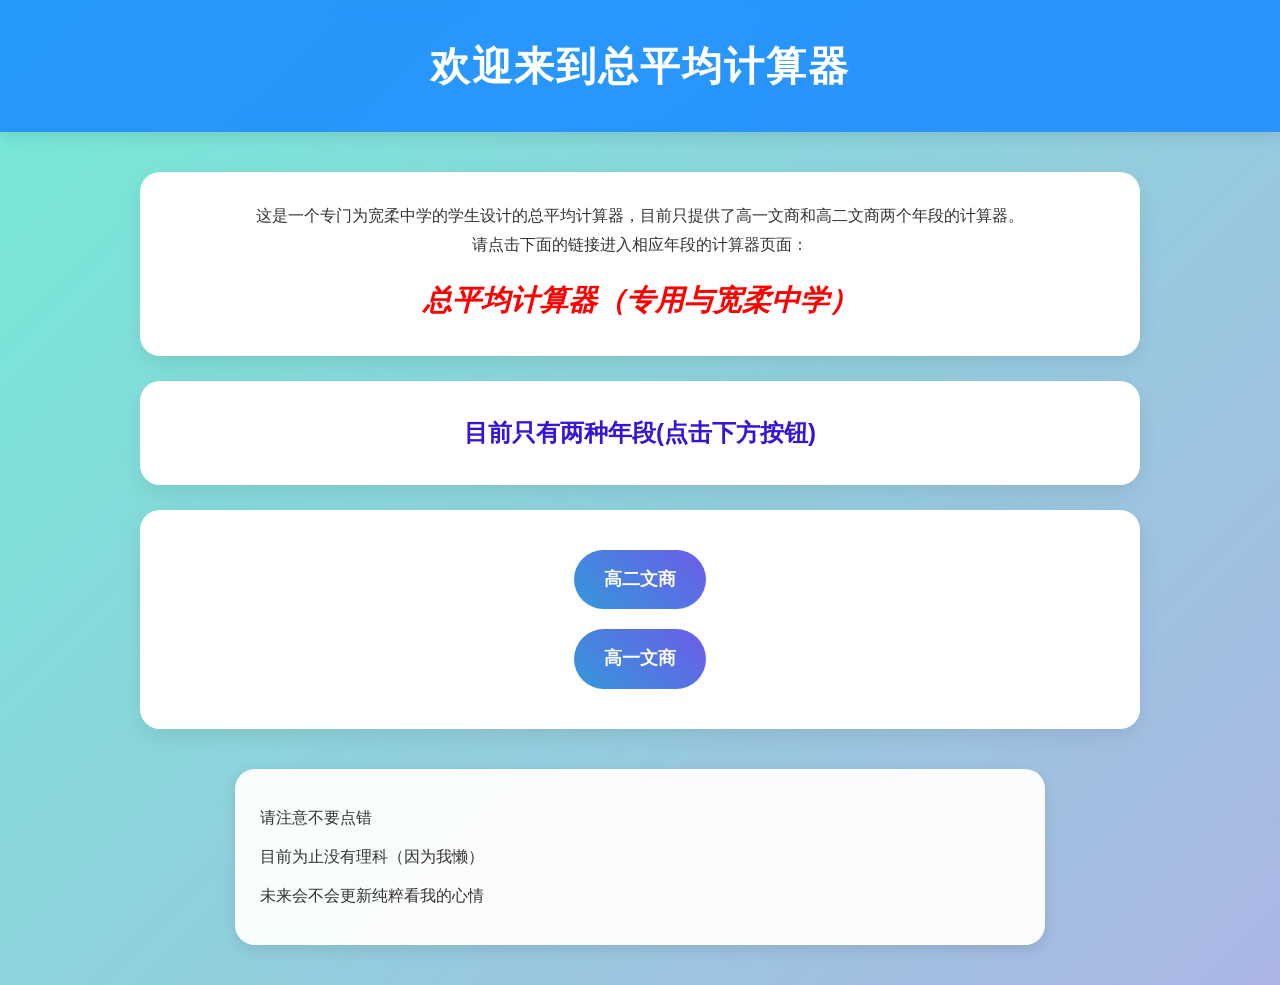
==== 中心计算.html @ 38b8ae4d "Add files via upload" ====
<!DOCTYPE html>
<html lang="en">
<head>
    <meta charset="UTF-8">
    <meta name="viewport" content="width=device-width, initial-scale=1.0">
    <title>good stuff</title>
    <link rel="stylesheet" href="main design.css">
</head>
<body>
    <header>
        <h1 style="color: white;"><strong>欢迎来到总平均计算器</strong></h1>
    </header>
    <main>
    <section>       
        <p>这是一个专门为宽柔中学的学生设计的总平均计算器，目前只提供了高一文商和高二文商两个年段的计算器。</p>
        <p>请点击下面的链接进入相应年段的计算器页面：</p>
        <h2 style="color: red;"><em>总平均计算器（专用与宽柔中学）</em></h2>
    </section>
    <section>
        <h3 style="color: rgb(54, 21, 216);"><strong>目前只有两种年段(点击下方按钮)</strong></h3>
    </section>
    <section>
    <p><a href=" https://y428s.github.io/-S2AC_2026-/">高二文商</a></p>
    <p><a href=" https://y428s.github.io/-AC-/">高一文商</a></p>
    </section>
    <main>
    <footer>
        <ul>
        <li>请注意不要点错</li>
        <li>目前为止没有理科（因为我懒）</li>
        <li>未来会不会更新纯粹看我的心情</li>
    </ul>
</footer>
</body>
</html>
<!-- made by skyyyy-->
---- main design.css ----
/* Reset */
*{
    margin:0;
    padding:0;
    box-sizing:border-box;
}

/* Body */
body{
    font-family:"Microsoft JhengHei","PingFang TC",sans-serif;
    background:linear-gradient(135deg,#74ebd5,#ACB6E5);
    min-height:100vh;
    color:#333;
    line-height:1.8;
}

/* Header */
header{
    background:rgba(30, 142, 255, 0.9);
    backdrop-filter:blur(10px);
    padding:30px;
    text-align:center;
    box-shadow:0 4px 15px rgba(0,0,0,0.1);
}

header h1{
    font-size:2.5rem;
    color:#2c3e50;
    letter-spacing:2px;
}

/* Main container */
main{
    width:90%;
    max-width:1000px;
    margin:40px auto;
}

/* Sections */
section{
    background:white;
    margin-bottom:25px;
    padding:30px;
    border-radius:20px;
    text-align:center;
    box-shadow:0 8px 20px rgba(0,0,0,0.08);
    transition:all 0.3s ease;
}

section:hover{
    transform:translateY(-5px);
    box-shadow:0 12px 25px rgba(0,0,0,0.15);
}

/* Headings */
h2{
    margin-top:15px;
    font-size:1.8rem;
}

h3{
    font-size:1.5rem;
}

/* Calculator links */
section a{
    display:inline-block;
    text-decoration:none;
    color:white;
    background:linear-gradient(45deg,#3498db,#6c5ce7);
    padding:14px 30px;
    margin:10px;
    border-radius:50px;
    font-size:1.1rem;
    font-weight:bold;
    transition:0.3s;
}

section a:hover{
    transform:scale(1.08);
    background:linear-gradient(45deg,#6c5ce7,#3498db);
    box-shadow:0 5px 15px rgba(108,92,231,0.4);
}

/* Footer */
footer{
    background:rgba(255,255,255,0.95);
    margin:30px auto;
    width:90%;
    max-width:1000px;
    padding:25px;
    border-radius:20px;
    box-shadow:0 5px 15px rgba(0,0,0,0.1);
}

footer ul{
    list-style:none;
}

footer li{
    margin:10px 0;
    font-size:1rem;
}

/* Mobile */
@media(max-width:768px){
    header h1{
        font-size:1.8rem;
    }

    section{
        padding:20px;
    }

    section a{
        display:block;
        width:80%;
        margin:15px auto;
    }
}
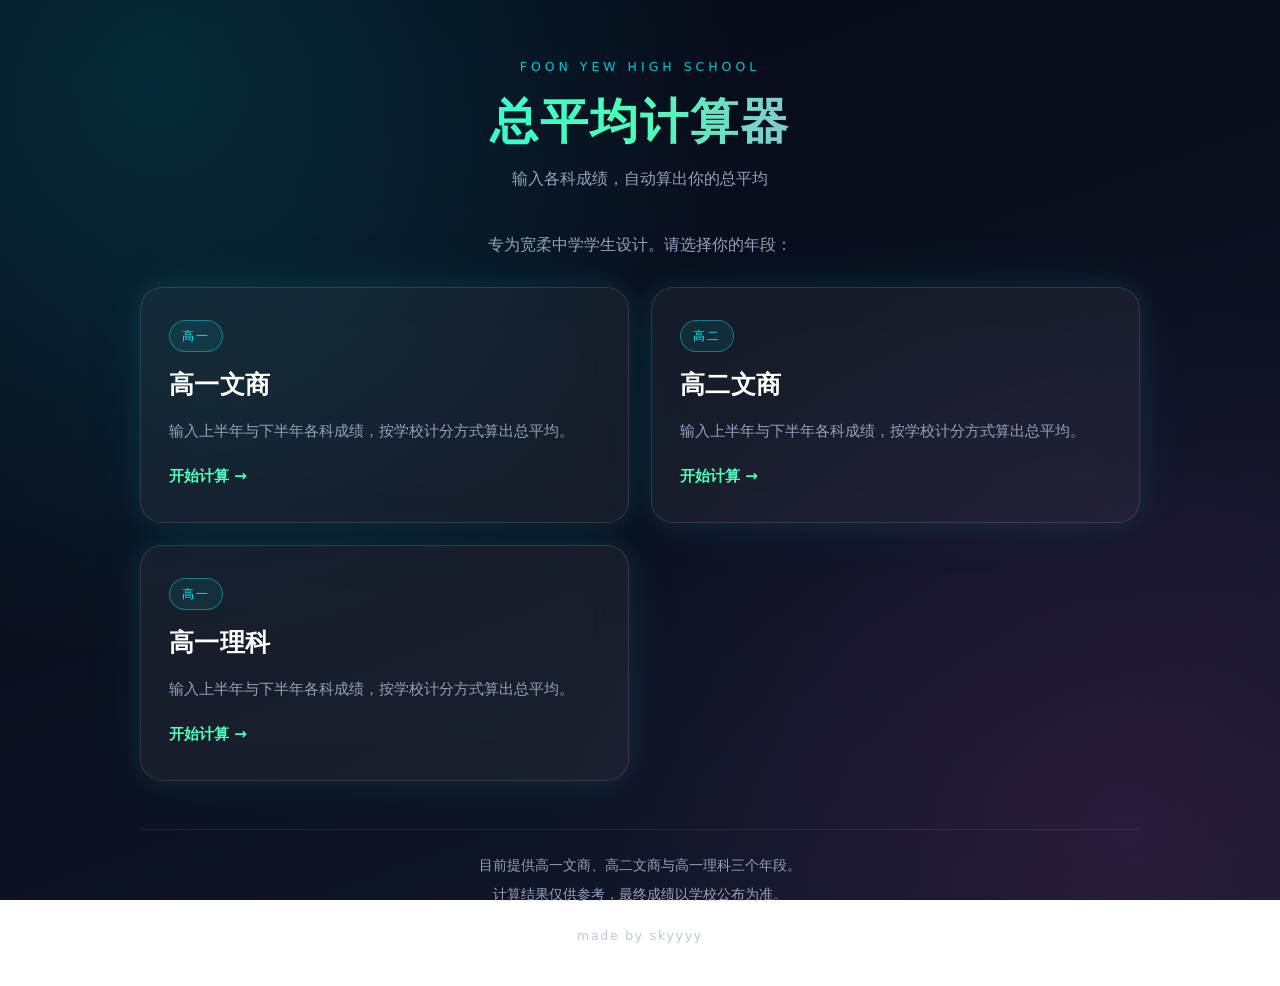
==== commit ba0c7e97: "Add files via upload" ====
--- a/中心计算.html
+++ b/中心计算.html
@@ -1,36 +1,76 @@
 <!DOCTYPE html>
-<html lang="en">
+<html lang="zh-Hans">
 <head>
     <meta charset="UTF-8">
     <meta name="viewport" content="width=device-width, initial-scale=1.0">
-    <title>good stuff</title>
+    <title>总平均计算器 | 宽柔中学</title>
+    <meta name="description" content="专为宽柔中学学生设计的总平均计算器，目前提供高一文商、高二文商与高一理科三个年段。">
+
+    <!-- Google Tag Manager -->
+    <script>(function(w,d,s,l,i){w[l]=w[l]||[];w[l].push({'gtm.start':
+    new Date().getTime(),event:'gtm.js'});var f=d.getElementsByTagName(s)[0],
+    j=d.createElement(s),dl=l!='dataLayer'?'&l='+l:'';j.async=true;j.src=
+    'https://www.googletagmanager.com/gtm.js?id='+i+dl;f.parentNode.insertBefore(j,f);
+    })(window,document,'script','dataLayer','GTM-5FWSG8RT');</script>
+    <!-- End Google Tag Manager -->
+
     <link rel="stylesheet" href="main design.css">
+
+    <!-- Google tag (gtag.js) -->
+    <script async src="https://www.googletagmanager.com/gtag/js?id=G-G706LH4NZJ"></script>
+    <script>
+        window.dataLayer = window.dataLayer || [];
+        function gtag(){dataLayer.push(arguments);}
+        gtag('js', new Date());
+
+        gtag('config', 'G-G706LH4NZJ');
+    </script>
 </head>
 <body>
-    <header>
-        <h1 style="color: white;"><strong>欢迎来到总平均计算器</strong></h1>
+    <!-- Google Tag Manager (noscript) -->
+    <noscript><iframe src="https://www.googletagmanager.com/ns.html?id=GTM-5FWSG8RT"
+    height="0" width="0" style="display:none;visibility:hidden"></iframe></noscript>
+    <!-- End Google Tag Manager (noscript) -->
+
+    <header class="site-header">
+        <p class="eyebrow">Foon Yew High School</p>
+        <h1>总平均计算器</h1>
+        <p class="subtitle">输入各科成绩，自动算出你的总平均</p>
     </header>
+
     <main>
-    <section>       
-        <p>这是一个专门为宽柔中学的学生设计的总平均计算器，目前只提供了高一文商和高二文商两个年段的计算器。</p>
-        <p>请点击下面的链接进入相应年段的计算器页面：</p>
-        <h2 style="color: red;"><em>总平均计算器（专用与宽柔中学）</em></h2>
-    </section>
-    <section>
-        <h3 style="color: rgb(54, 21, 216);"><strong>目前只有两种年段(点击下方按钮)</strong></h3>
-    </section>
-    <section>
-    <p><a href=" https://y428s.github.io/-S2AC_2026-/">高二文商</a></p>
-    <p><a href=" https://y428s.github.io/-AC-/">高一文商</a></p>
-    </section>
-    <main>
+        <p class="intro">专为宽柔中学学生设计。请选择你的年段：</p>
+
+        <section class="calc-grid" aria-label="选择年段">
+            <a class="calc-card" href="https://y428s.github.io/-AC-/">
+                <span class="tag">高一</span>
+                <h2>高一文商</h2>
+                <p>输入上半年与下半年各科成绩，按学校计分方式算出总平均。</p>
+                <span class="go">开始计算 →</span>
+            </a>
+
+            <a class="calc-card" href="https://y428s.github.io/-S2AC_2026-/">
+                <span class="tag">高二</span>
+                <h2>高二文商</h2>
+                <p>输入上半年与下半年各科成绩，按学校计分方式算出总平均。</p>
+                <span class="go">开始计算 →</span>
+            </a>
+
+            <a class="calc-card" href="理科/高一.html">
+                <span class="tag">高一</span>
+                <h2>高一理科</h2>
+                <p>输入上半年与下半年各科成绩，按学校计分方式算出总平均。</p>
+                <span class="go">开始计算 →</span>
+            </a>
+        </section>
+    </main>
+
     <footer>
-        <ul>
-        <li>请注意不要点错</li>
-        <li>目前为止没有理科（因为我懒）</li>
-        <li>未来会不会更新纯粹看我的心情</li>
-    </ul>
-</footer>
+        <p>目前提供高一文商、高二文商与高一理科三个年段。</p>
+        <p>计算结果仅供参考，最终成绩以学校公布为准。</p>
+        <p class="credit">made by skyyyy</p>
+    </footer>
+
+    <script type="module" src="online.js"></script>
 </body>
 </html>
-<!-- made by skyyyy-->
--- a/main design.css
+++ b/main design.css
@@ -1,120 +1,246 @@
-/* Reset */
+/* ==========================================================
+   中心计算.html — landing page styles
+   Dark neon theme, matching the 文商 calculator pages
+   ========================================================== */
+
+:root{
+    --bg:#050816;
+    --bg-soft:#0b1120;
+    --card:rgba(255,255,255,0.05);
+    --line:rgba(255,255,255,0.12);
+    --text:#e8eefc;
+    --muted:#93a2c0;
+    --cyan:#00f5ff;
+    --mint:#4dffb8;
+    --pink:#ff4dff;
+}
+
 *{
     margin:0;
     padding:0;
     box-sizing:border-box;
 }
 
-/* Body */
+html{
+    -webkit-text-size-adjust:100%;
+}
+
 body{
-    font-family:"Microsoft JhengHei","PingFang TC",sans-serif;
-    background:linear-gradient(135deg,#74ebd5,#ACB6E5);
+    font-family:"PingFang SC","Microsoft JhengHei","Noto Sans SC","Hiragino Sans GB",system-ui,sans-serif;
     min-height:100vh;
-    color:#333;
-    line-height:1.8;
-}
-
-/* Header */
-header{
-    background:rgba(30, 142, 255, 0.9);
-    backdrop-filter:blur(10px);
-    padding:30px;
+    padding:56px 20px 40px;
+    color:var(--text);
+    line-height:1.7;
+
+    background:
+        radial-gradient(circle at 12% 8%, rgba(0,245,255,0.14), transparent 42%),
+        radial-gradient(circle at 88% 92%, rgba(255,77,255,0.10), transparent 42%),
+        linear-gradient(160deg, var(--bg), var(--bg-soft) 55%, #111827);
+
+    background-attachment:fixed;
+}
+
+/* ---------- Header ---------- */
+
+.site-header{
+    max-width:1000px;
+    margin:0 auto 40px;
     text-align:center;
-    box-shadow:0 4px 15px rgba(0,0,0,0.1);
-}
-
-header h1{
-    font-size:2.5rem;
-    color:#2c3e50;
-    letter-spacing:2px;
-}
-
-/* Main container */
+}
+
+.eyebrow{
+    font-size:0.78rem;
+    letter-spacing:0.32em;
+    text-transform:uppercase;
+    color:var(--cyan);
+    opacity:0.8;
+    margin-bottom:14px;
+}
+
+.site-header h1{
+    font-size:clamp(2rem, 5vw, 3rem);
+    line-height:1.25;
+    letter-spacing:0.04em;
+
+    background:linear-gradient(90deg, var(--cyan), var(--mint), var(--pink));
+    -webkit-background-clip:text;
+    background-clip:text;
+    -webkit-text-fill-color:transparent;
+    color:transparent;
+}
+
+.subtitle{
+    margin-top:14px;
+    color:var(--muted);
+    font-size:1rem;
+}
+
+/* ---------- Layout ---------- */
+
 main{
-    width:90%;
     max-width:1000px;
-    margin:40px auto;
-}
-
-/* Sections */
-section{
-    background:white;
-    margin-bottom:25px;
-    padding:30px;
-    border-radius:20px;
+    margin:0 auto;
+}
+
+.intro{
     text-align:center;
-    box-shadow:0 8px 20px rgba(0,0,0,0.08);
-    transition:all 0.3s ease;
-}
-
-section:hover{
-    transform:translateY(-5px);
-    box-shadow:0 12px 25px rgba(0,0,0,0.15);
-}
-
-/* Headings */
-h2{
-    margin-top:15px;
-    font-size:1.8rem;
-}
-
-h3{
-    font-size:1.5rem;
-}
-
-/* Calculator links */
-section a{
-    display:inline-block;
+    color:var(--muted);
+    font-size:0.98rem;
+    margin-bottom:28px;
+    padding:0 8px;
+}
+
+/* ---------- Calculator cards ---------- */
+
+.calc-grid{
+    display:grid;
+    grid-template-columns:repeat(2, minmax(0, 1fr));
+    gap:22px;
+}
+
+.calc-card{
+    position:relative;
+    display:flex;
+    flex-direction:column;
+    gap:12px;
+
+    padding:32px 28px;
+    border-radius:22px;
+    border:1px solid var(--line);
+    background:var(--card);
+    backdrop-filter:blur(20px);
+    -webkit-backdrop-filter:blur(20px);
+
     text-decoration:none;
-    color:white;
-    background:linear-gradient(45deg,#3498db,#6c5ce7);
-    padding:14px 30px;
-    margin:10px;
-    border-radius:50px;
-    font-size:1.1rem;
-    font-weight:bold;
-    transition:0.3s;
-}
-
-section a:hover{
-    transform:scale(1.08);
-    background:linear-gradient(45deg,#6c5ce7,#3498db);
-    box-shadow:0 5px 15px rgba(108,92,231,0.4);
-}
-
-/* Footer */
+    color:inherit;
+
+    box-shadow:
+        0 0 25px rgba(0,245,255,0.10),
+        0 0 70px rgba(0,245,255,0.05);
+
+    transition:transform 0.3s ease, box-shadow 0.3s ease, border-color 0.3s ease;
+}
+
+.calc-card::after{
+    content:"";
+    position:absolute;
+    inset:0;
+    border-radius:inherit;
+    padding:1px;
+    background:linear-gradient(135deg, rgba(0,245,255,0.55), rgba(255,77,255,0.45));
+    -webkit-mask:
+        linear-gradient(#000 0 0) content-box,
+        linear-gradient(#000 0 0);
+    mask:
+        linear-gradient(#000 0 0) content-box,
+        linear-gradient(#000 0 0);
+    -webkit-mask-composite:xor;
+    mask-composite:exclude;
+    opacity:0;
+    transition:opacity 0.3s ease;
+    pointer-events:none;
+}
+
+.calc-card:hover,
+.calc-card:focus-visible{
+    transform:translateY(-6px);
+    border-color:transparent;
+    box-shadow:
+        0 0 35px rgba(0,245,255,0.28),
+        0 18px 40px rgba(0,0,0,0.45);
+}
+
+.calc-card:hover::after,
+.calc-card:focus-visible::after{
+    opacity:1;
+}
+
+.calc-card:focus-visible{
+    outline:2px solid var(--cyan);
+    outline-offset:4px;
+}
+
+.tag{
+    align-self:flex-start;
+    font-size:0.75rem;
+    letter-spacing:0.18em;
+    padding:5px 12px;
+    border-radius:999px;
+    border:1px solid rgba(0,245,255,0.4);
+    color:var(--cyan);
+    background:rgba(0,245,255,0.08);
+}
+
+.calc-card h2{
+    font-size:1.55rem;
+    letter-spacing:0.02em;
+    color:#ffffff;
+}
+
+.calc-card p{
+    color:var(--muted);
+    font-size:0.94rem;
+}
+
+.go{
+    margin-top:auto;
+    padding-top:8px;
+    font-size:0.95rem;
+    font-weight:700;
+    color:var(--mint);
+    transition:transform 0.3s ease;
+}
+
+.calc-card:hover .go{
+    transform:translateX(6px);
+}
+
+/* ---------- Footer ---------- */
+
 footer{
-    background:rgba(255,255,255,0.95);
-    margin:30px auto;
-    width:90%;
     max-width:1000px;
-    padding:25px;
-    border-radius:20px;
-    box-shadow:0 5px 15px rgba(0,0,0,0.1);
-}
-
-footer ul{
-    list-style:none;
-}
-
-footer li{
-    margin:10px 0;
-    font-size:1rem;
-}
-
-/* Mobile */
-@media(max-width:768px){
-    header h1{
-        font-size:1.8rem;
-    }
-
-    section{
-        padding:20px;
-    }
-
-    section a{
-        display:block;
-        width:80%;
-        margin:15px auto;
-    }
-}+    margin:48px auto 0;
+    padding-top:24px;
+    border-top:1px solid rgba(255,255,255,0.08);
+    text-align:center;
+    color:var(--muted);
+    font-size:0.86rem;
+}
+
+footer p + p{
+    margin-top:6px;
+}
+
+.credit{
+    margin-top:18px;
+    font-size:0.78rem;
+    letter-spacing:0.14em;
+    color:rgba(147,162,192,0.6);
+}
+
+/* ---------- Responsive ---------- */
+
+@media (max-width:720px){
+    body{
+        padding:40px 16px 32px;
+    }
+
+    .calc-grid{
+        grid-template-columns:1fr;
+    }
+
+    .calc-card{
+        padding:26px 22px;
+    }
+
+    .site-header{
+        margin-bottom:30px;
+    }
+}
+
+@media (prefers-reduced-motion:reduce){
+    *{
+        transition:none !important;
+        animation:none !important;
+    }
+}
